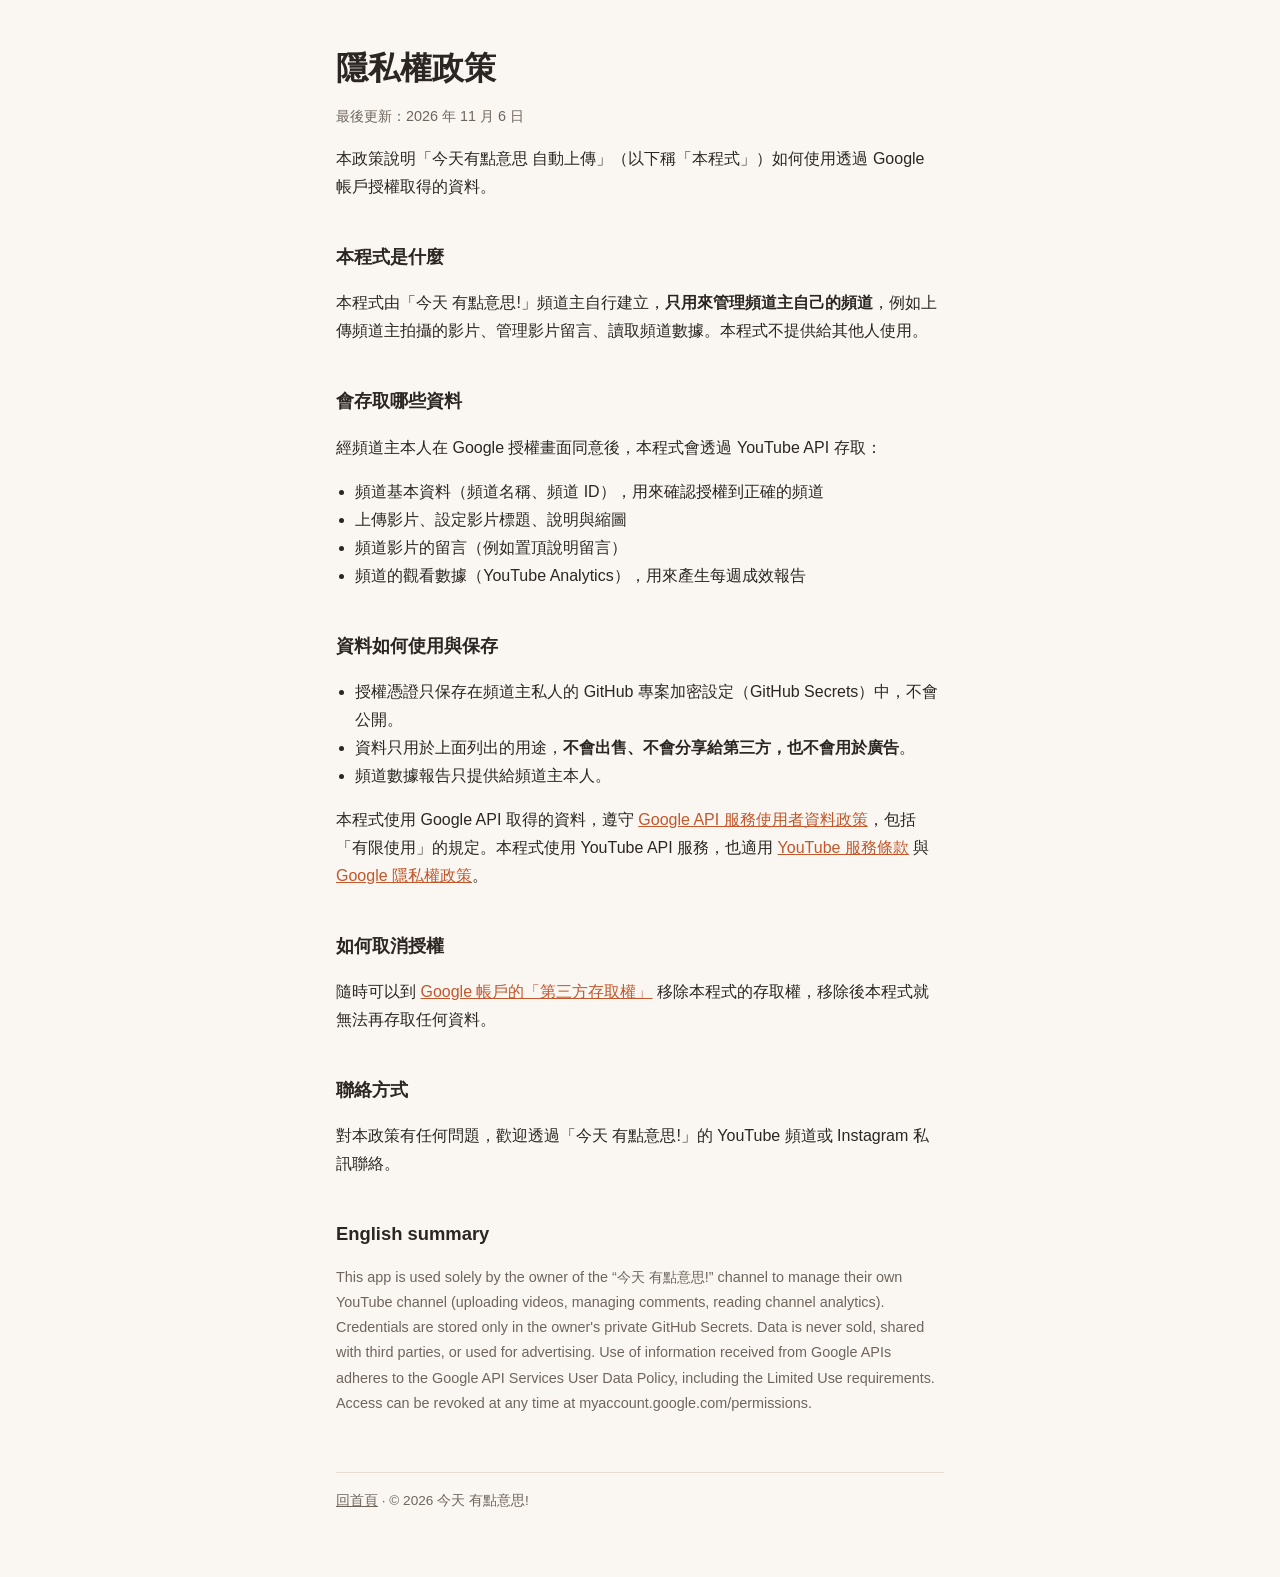
==== privacy.html @ 80f6295a "Add channel home page and privacy policy The privacy policy is required by Google before the OAuth a" ====
<!doctype html>
<html lang="zh-Hant-TW">
<head>
  <meta charset="utf-8">
  <meta name="viewport" content="width=device-width, initial-scale=1">
  <title>隱私權政策｜今天 有點意思!</title>
  <link rel="stylesheet" href="style.css">
</head>
<body>
  <main>
    <h1>隱私權政策</h1>
    <p class="muted">最後更新：2026 年 11 月 6 日</p>

    <p>本政策說明「今天有點意思 自動上傳」（以下稱「本程式」）如何使用透過 Google 帳戶授權取得的資料。</p>

    <h2>本程式是什麼</h2>
    <p>本程式由「今天 有點意思!」頻道主自行建立，<strong>只用來管理頻道主自己的頻道</strong>，例如上傳頻道主拍攝的影片、管理影片留言、讀取頻道數據。本程式不提供給其他人使用。</p>

    <h2>會存取哪些資料</h2>
    <p>經頻道主本人在 Google 授權畫面同意後，本程式會透過 YouTube API 存取：</p>
    <ul>
      <li>頻道基本資料（頻道名稱、頻道 ID），用來確認授權到正確的頻道</li>
      <li>上傳影片、設定影片標題、說明與縮圖</li>
      <li>頻道影片的留言（例如置頂說明留言）</li>
      <li>頻道的觀看數據（YouTube Analytics），用來產生每週成效報告</li>
    </ul>

    <h2>資料如何使用與保存</h2>
    <ul>
      <li>授權憑證只保存在頻道主私人的 GitHub 專案加密設定（GitHub Secrets）中，不會公開。</li>
      <li>資料只用於上面列出的用途，<strong>不會出售、不會分享給第三方，也不會用於廣告</strong>。</li>
      <li>頻道數據報告只提供給頻道主本人。</li>
    </ul>
    <p>本程式使用 Google API 取得的資料，遵守 <a href="https://developers.google.com/terms/api-services-user-data-policy">Google API 服務使用者資料政策</a>，包括「有限使用」的規定。本程式使用 YouTube API 服務，也適用 <a href="https://www.youtube.com/t/terms">YouTube 服務條款</a> 與 <a href="https://policies.google.com/privacy">Google 隱私權政策</a>。</p>

    <h2>如何取消授權</h2>
    <p>隨時可以到 <a href="https://myaccount.google.com/permissions">Google 帳戶的「第三方存取權」</a> 移除本程式的存取權，移除後本程式就無法再存取任何資料。</p>

    <h2>聯絡方式</h2>
    <p>對本政策有任何問題，歡迎透過「今天 有點意思!」的 YouTube 頻道或 Instagram 私訊聯絡。</p>

    <h2>English summary</h2>
    <p class="muted">This app is used solely by the owner of the “今天 有點意思!” channel to manage their own YouTube channel (uploading videos, managing comments, reading channel analytics). Credentials are stored only in the owner's private GitHub Secrets. Data is never sold, shared with third parties, or used for advertising. Use of information received from Google APIs adheres to the Google API Services User Data Policy, including the Limited Use requirements. Access can be revoked at any time at myaccount.google.com/permissions.</p>

    <footer>
      <a href="index.html">回首頁</a> · © 2026 今天 有點意思!
    </footer>
  </main>
</body>
</html>
---- style.css ----
:root {
  --bg: #faf7f2;
  --text: #2b2623;
  --muted: #6f655d;
  --accent: #c2572b;
  --line: #e6ded3;
  --card: #ffffff;
}

@media (prefers-color-scheme: dark) {
  :root {
    --bg: #1c1917;
    --text: #f1ece6;
    --muted: #b3a89d;
    --accent: #f08a5d;
    --line: #3a332e;
    --card: #26211e;
  }
}

* { box-sizing: border-box; }

body {
  margin: 0;
  background: var(--bg);
  color: var(--text);
  font-family: -apple-system, BlinkMacSystemFont, "PingFang TC", "Noto Sans TC", "Microsoft JhengHei", sans-serif;
  line-height: 1.75;
}

main {
  max-width: 640px;
  margin: 0 auto;
  padding: 48px 16px 64px;
}

h1 { font-size: 2rem; line-height: 1.3; margin: 0 0 8px; }
h1 .mark { color: var(--accent); }
h2 { font-size: 1.15rem; margin: 40px 0 8px; }

p, li { color: var(--text); }
.lead { font-size: 1.1rem; color: var(--muted); margin: 0 0 32px; }
.muted { color: var(--muted); font-size: 0.9rem; }

.card {
  background: var(--card);
  border: 1px solid var(--line);
  border-radius: 12px;
  padding: 16px 20px;
}

.card p { margin: 0; }

ul { padding-left: 1.2em; }

a { color: var(--accent); }

footer {
  margin-top: 56px;
  padding-top: 16px;
  border-top: 1px solid var(--line);
  color: var(--muted);
  font-size: 0.85rem;
}

footer a { color: var(--muted); }
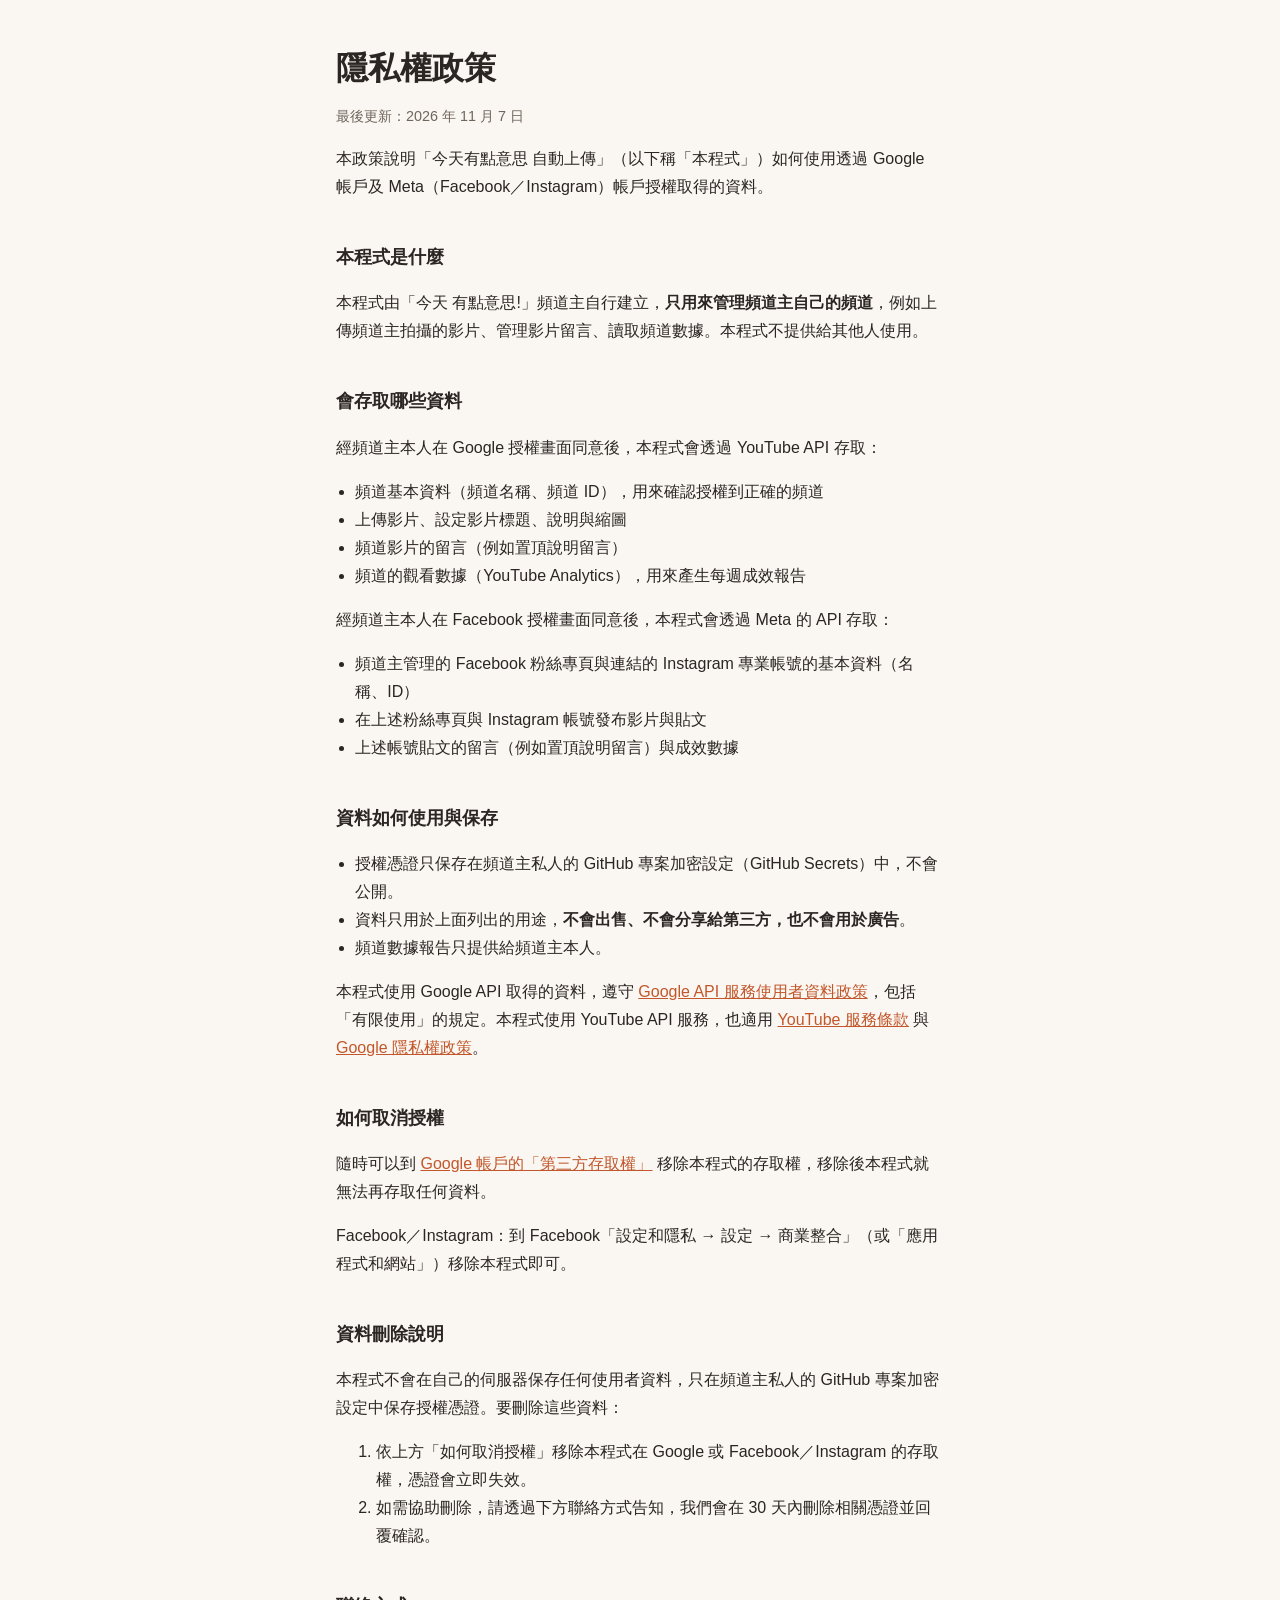
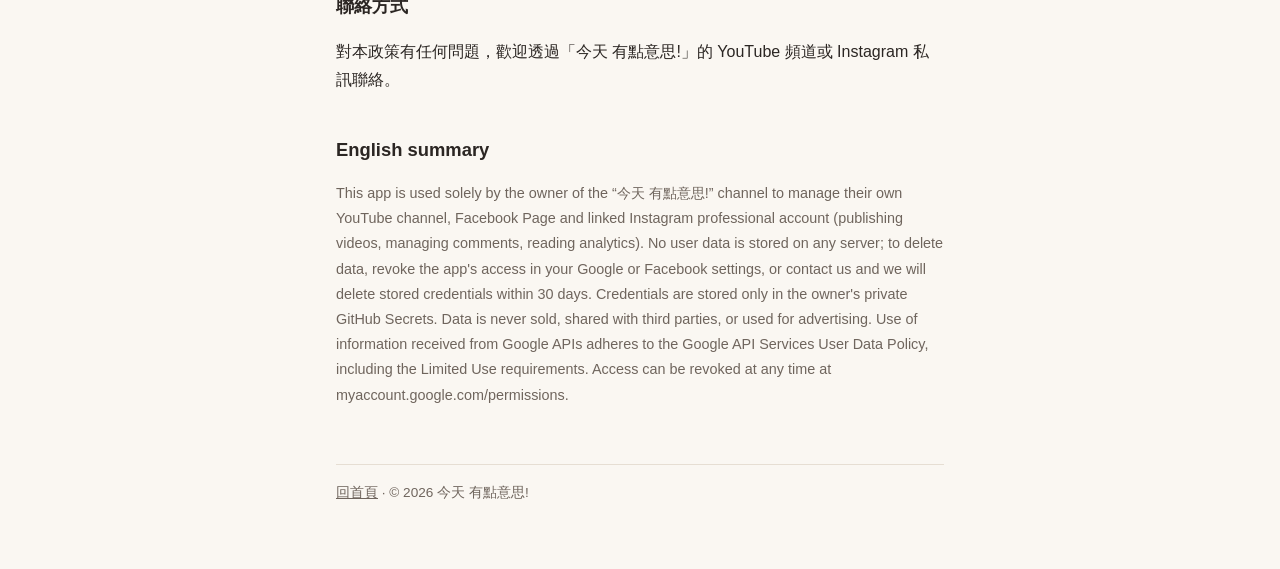
==== commit 791592e4: "Cover Facebook/Instagram access and add data deletion instructions Meta requires a privacy policy an" ====
--- a/privacy.html
+++ b/privacy.html
@@ -9,9 +9,9 @@
 <body>
   <main>
     <h1>隱私權政策</h1>
-    <p class="muted">最後更新：2026 年 11 月 6 日</p>
+    <p class="muted">最後更新：2026 年 11 月 7 日</p>
 
-    <p>本政策說明「今天有點意思 自動上傳」（以下稱「本程式」）如何使用透過 Google 帳戶授權取得的資料。</p>
+    <p>本政策說明「今天有點意思 自動上傳」（以下稱「本程式」）如何使用透過 Google 帳戶及 Meta（Facebook／Instagram）帳戶授權取得的資料。</p>
 
     <h2>本程式是什麼</h2>
     <p>本程式由「今天 有點意思!」頻道主自行建立，<strong>只用來管理頻道主自己的頻道</strong>，例如上傳頻道主拍攝的影片、管理影片留言、讀取頻道數據。本程式不提供給其他人使用。</p>
@@ -24,6 +24,12 @@
       <li>頻道影片的留言（例如置頂說明留言）</li>
       <li>頻道的觀看數據（YouTube Analytics），用來產生每週成效報告</li>
     </ul>
+    <p>經頻道主本人在 Facebook 授權畫面同意後，本程式會透過 Meta 的 API 存取：</p>
+    <ul>
+      <li>頻道主管理的 Facebook 粉絲專頁與連結的 Instagram 專業帳號的基本資料（名稱、ID）</li>
+      <li>在上述粉絲專頁與 Instagram 帳號發布影片與貼文</li>
+      <li>上述帳號貼文的留言（例如置頂說明留言）與成效數據</li>
+    </ul>
 
     <h2>資料如何使用與保存</h2>
     <ul>
@@ -35,12 +41,20 @@
 
     <h2>如何取消授權</h2>
     <p>隨時可以到 <a href="https://myaccount.google.com/permissions">Google 帳戶的「第三方存取權」</a> 移除本程式的存取權，移除後本程式就無法再存取任何資料。</p>
+    <p>Facebook／Instagram：到 Facebook「設定和隱私 → 設定 → 商業整合」（或「應用程式和網站」）移除本程式即可。</p>
+
+    <h2 id="data-deletion">資料刪除說明</h2>
+    <p>本程式不會在自己的伺服器保存任何使用者資料，只在頻道主私人的 GitHub 專案加密設定中保存授權憑證。要刪除這些資料：</p>
+    <ol>
+      <li>依上方「如何取消授權」移除本程式在 Google 或 Facebook／Instagram 的存取權，憑證會立即失效。</li>
+      <li>如需協助刪除，請透過下方聯絡方式告知，我們會在 30 天內刪除相關憑證並回覆確認。</li>
+    </ol>
 
     <h2>聯絡方式</h2>
     <p>對本政策有任何問題，歡迎透過「今天 有點意思!」的 YouTube 頻道或 Instagram 私訊聯絡。</p>
 
     <h2>English summary</h2>
-    <p class="muted">This app is used solely by the owner of the “今天 有點意思!” channel to manage their own YouTube channel (uploading videos, managing comments, reading channel analytics). Credentials are stored only in the owner's private GitHub Secrets. Data is never sold, shared with third parties, or used for advertising. Use of information received from Google APIs adheres to the Google API Services User Data Policy, including the Limited Use requirements. Access can be revoked at any time at myaccount.google.com/permissions.</p>
+    <p class="muted">This app is used solely by the owner of the “今天 有點意思!” channel to manage their own YouTube channel, Facebook Page and linked Instagram professional account (publishing videos, managing comments, reading analytics). No user data is stored on any server; to delete data, revoke the app's access in your Google or Facebook settings, or contact us and we will delete stored credentials within 30 days. Credentials are stored only in the owner's private GitHub Secrets. Data is never sold, shared with third parties, or used for advertising. Use of information received from Google APIs adheres to the Google API Services User Data Policy, including the Limited Use requirements. Access can be revoked at any time at myaccount.google.com/permissions.</p>
 
     <footer>
       <a href="index.html">回首頁</a> · © 2026 今天 有點意思!
